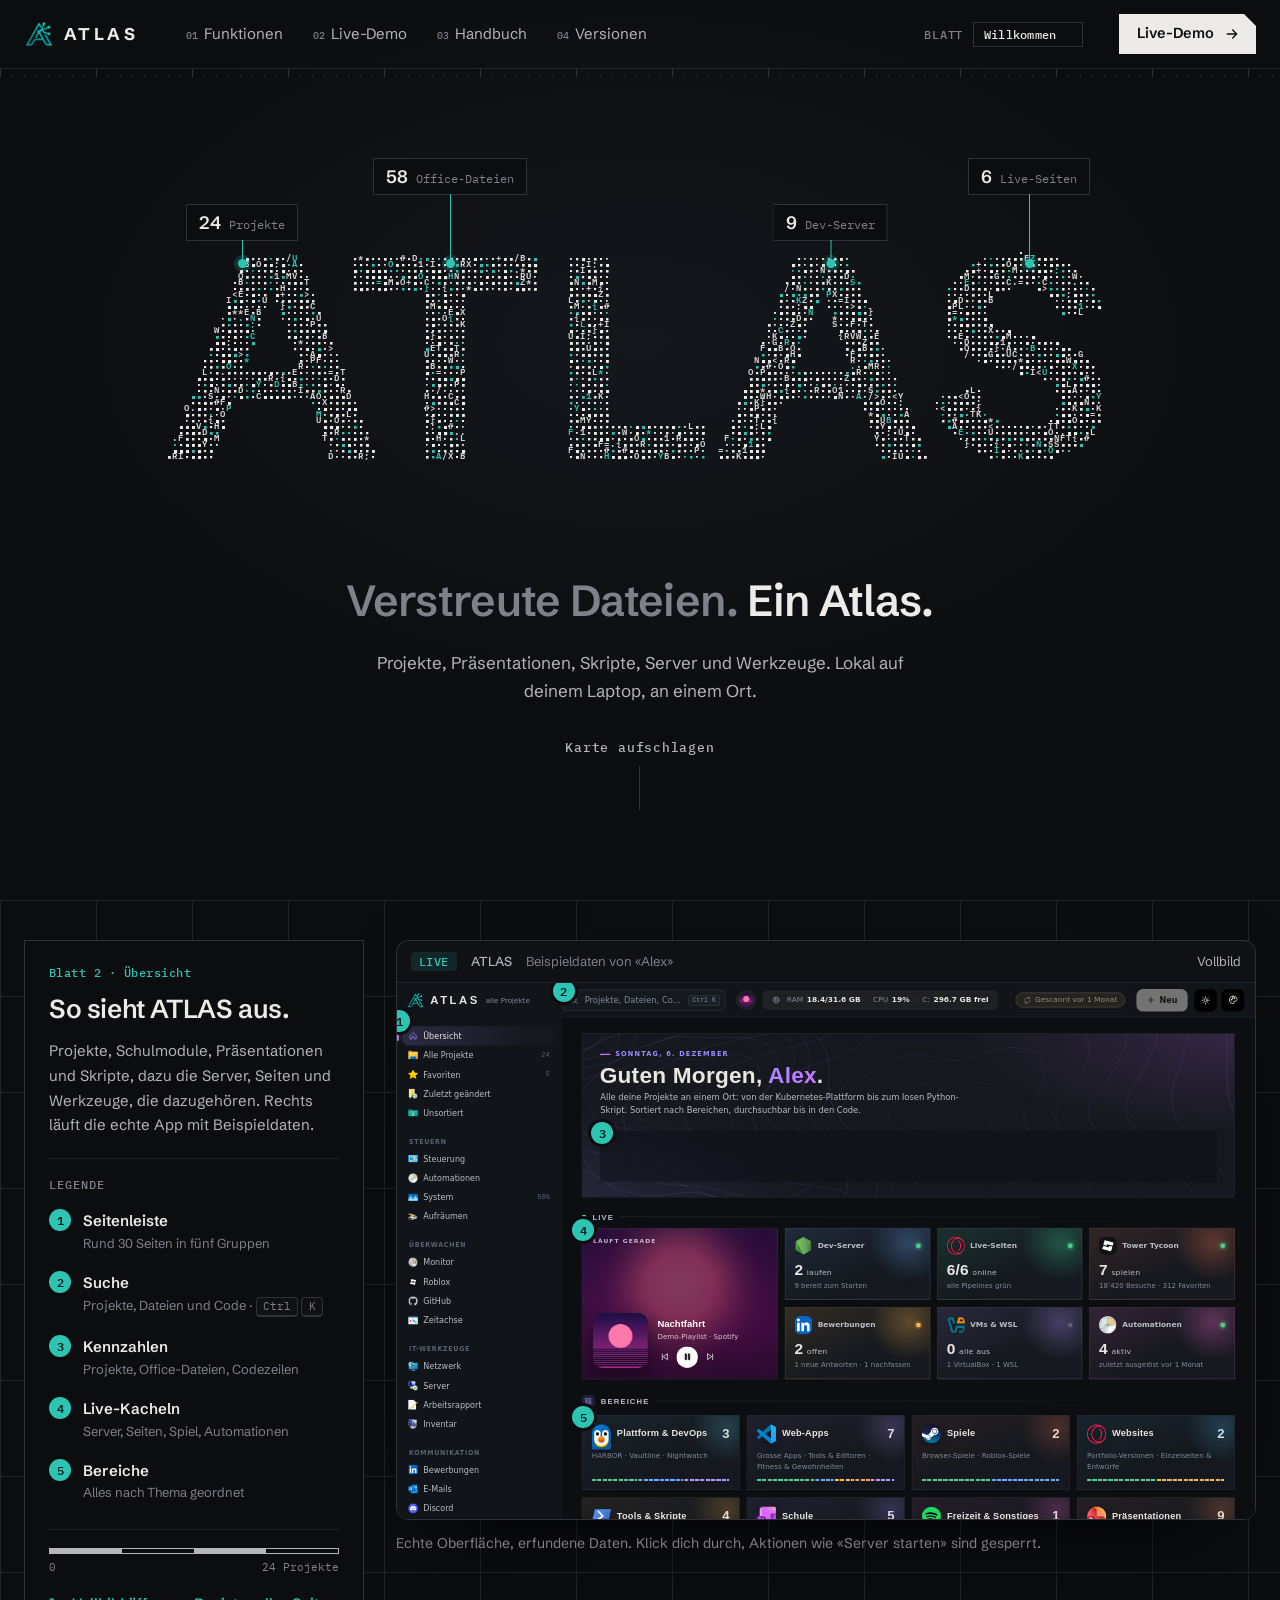
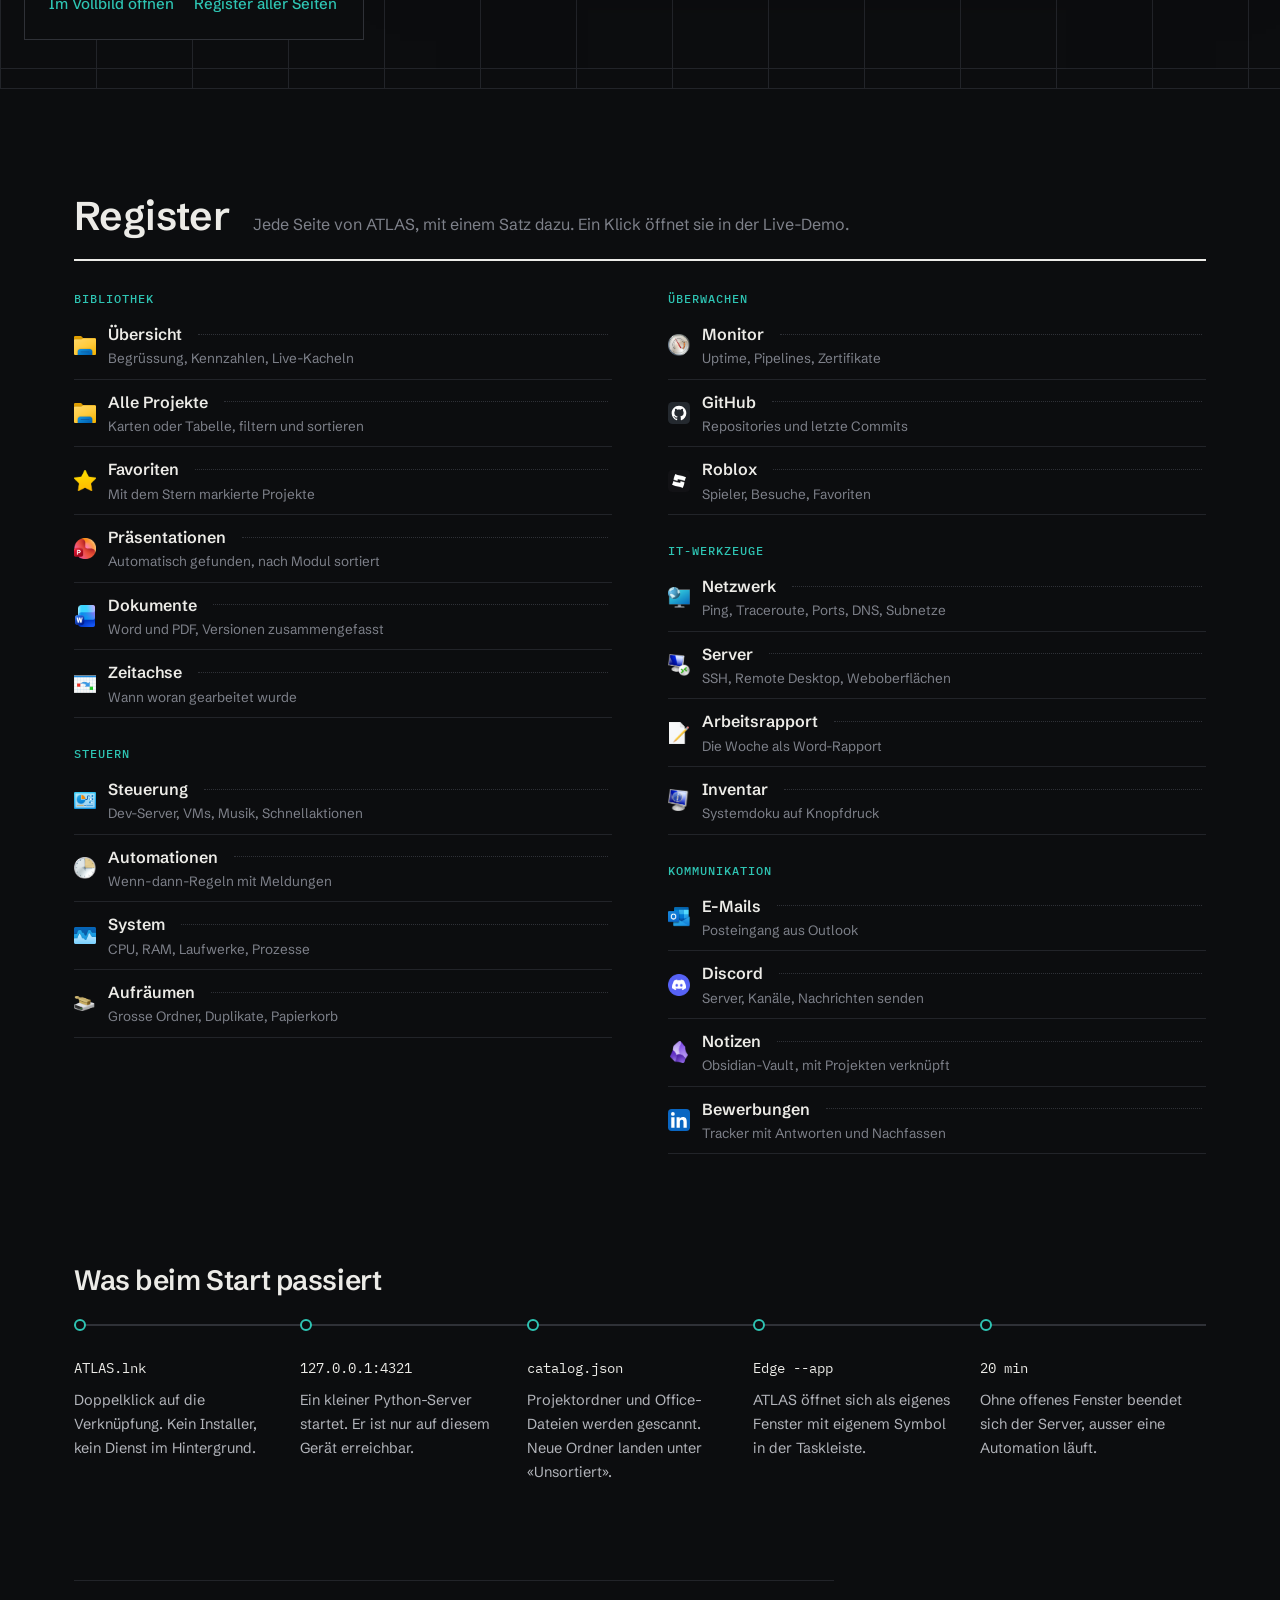
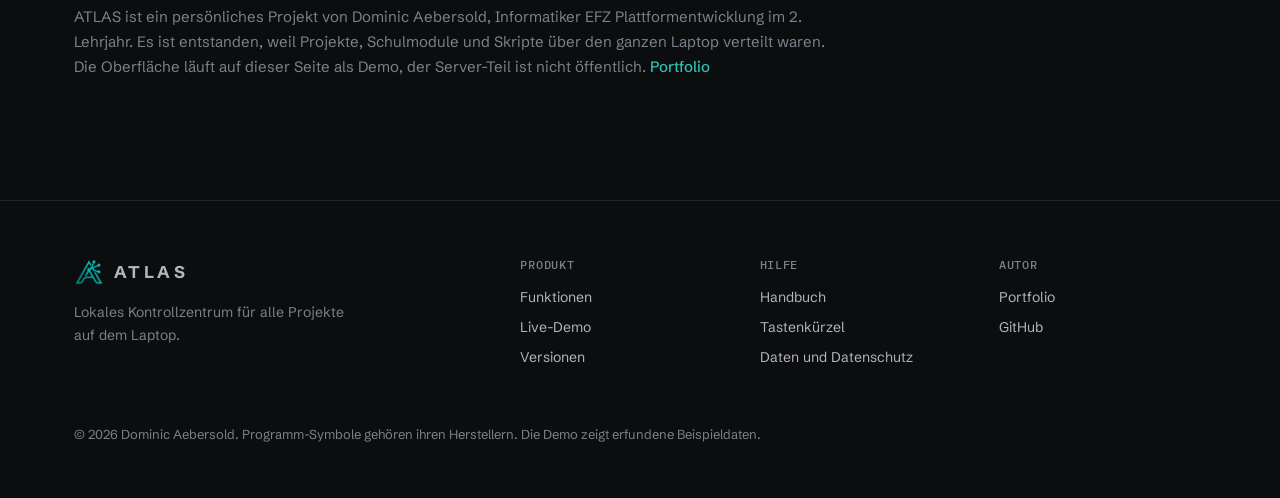
==== index.html @ af5fae90 "ATLAS Website: Start, Funktionen, Live-Demo, Handbuch, Versionen Co-Authored-By: Claude Opus 5.5 <no" ====
<!doctype html>
<html lang="de-CH">
<head>
<meta charset="utf-8">
<meta name="viewport" content="width=device-width, initial-scale=1">
<title>ATLAS · Kontrollzentrum für alle Projekte</title>
<meta name="description" content="ATLAS ist ein lokales Kontrollzentrum für Windows: alle Projekte, Office-Dateien, Dev-Server, Monitoring und IT-Werkzeuge in einer App.">
<meta name="theme-color" content="#0c0d0f">
<link rel="icon" href="assets/favicon.png" type="image/png">
<link rel="preconnect" href="https://fonts.googleapis.com">
<link rel="preconnect" href="https://fonts.gstatic.com" crossorigin>
<link href="https://fonts.googleapis.com/css2?family=IBM+Plex+Mono:wght@400;500&family=Schibsted+Grotesk:wght@400;500;600;700&display=swap" rel="stylesheet">
<link rel="stylesheet" href="site.css">
</head>
<body>
<a class="skip" href="#inhalt">Zum Inhalt</a>
<header class="top over">
  <div class="wrap">
    <a class="logo" href="index.html" aria-label="ATLAS Startseite"><img src="assets/logo.png" alt="">ATLAS</a>
    <nav class="menu" aria-label="Hauptmenü">
      <a href="funktionen.html"><sup>01</sup>Funktionen</a>
      <a href="demo.html"><sup>02</sup>Live-Demo</a>
      <a href="handbuch.html"><sup>03</sup>Handbuch</a>
      <a href="versionen.html"><sup>04</sup>Versionen</a>
    </nav>
    <p class="sheet-now" aria-live="polite"><span>Blatt</span><b id="sheetNow">Willkommen</b></p>
    <a class="cta" href="demo.html">Live-Demo<svg viewBox="0 0 24 24" fill="none" stroke="currentColor" stroke-width="2" stroke-linecap="round"><path d="M5 12h14M13 6l6 6-6 6"/></svg></a>
    <button class="burger" aria-label="Menü öffnen" aria-expanded="false"><svg viewBox="0 0 24 24" fill="none" stroke="currentColor" stroke-width="2"><path d="M4 7h16M4 12h16M4 17h16"/></svg></button>
  </div>
  <div class="ruler" aria-hidden="true"><i id="rulerFill"></i></div>
</header>

<main id="inhalt">
  <!-- Blatt 1: Willkommen. Verstreute Dateien werden zu einem Atlas -->
  <section class="intro" data-sheet="Willkommen">
    <canvas id="introFx" aria-hidden="true"></canvas>
    <h1 class="sr-only">ATLAS, das Kontrollzentrum für alles, was auf deinem Laptop entsteht</h1>
    <ul class="intro-pins" aria-hidden="true"></ul>
    <div class="intro-copy">
      <p class="intro-line"><span>Verstreute Dateien.</span> <span>Ein Atlas.</span></p>
      <p class="intro-sub">Projekte, Präsentationen, Skripte, Server und Werkzeuge. Lokal auf deinem Laptop, an einem Ort.</p>
      <a class="scroll-cue" href="#karte"><span>Karte aufschlagen</span><i></i></a>
    </div>
  </section>

  <!-- Blatt 2: die App als Karte, daneben die Legende -->
  <section class="plate" id="karte" data-sheet="Übersicht" aria-label="ATLAS im Überblick">
    <div class="plate-wrap">
      <aside class="legend">
        <p class="sheet">Blatt 2 · Übersicht</p>
        <h2 class="legend-h">So sieht ATLAS aus.</h2>
        <p class="legend-text">Projekte, Schulmodule, Präsentationen und Skripte, dazu die Server, Seiten und Werkzeuge, die dazugehören. Rechts läuft die echte App mit Beispieldaten.</p>

        <h2 class="legend-title">Legende</h2>
        <ol class="keys" id="keys">
          <li data-area="side"><span class="pin">1</span><div><b>Seitenleiste</b><small>Rund 30 Seiten in fünf Gruppen</small></div></li>
          <li data-area="search"><span class="pin">2</span><div><b>Suche</b><small>Projekte, Dateien und Code · <kbd>Ctrl</kbd> <kbd>K</kbd></small></div></li>
          <li data-area="kpis"><span class="pin">3</span><div><b>Kennzahlen</b><small>Projekte, Office-Dateien, Codezeilen</small></div></li>
          <li data-area="live"><span class="pin">4</span><div><b>Live-Kacheln</b><small>Server, Seiten, Spiel, Automationen</small></div></li>
          <li data-area="areas"><span class="pin">5</span><div><b>Bereiche</b><small>Alles nach Thema geordnet</small></div></li>
        </ol>

        <div class="scale" aria-hidden="true"><span></span><em>0</em><em>24 Projekte</em></div>
        <p class="legend-links"><a class="more" href="demo.html">Im Vollbild öffnen</a><a class="more" href="#register">Register aller Seiten</a></p>
      </aside>

      <div class="map">
        <div class="window">
          <div class="window-bar"><span class="tag-live">LIVE</span><b>ATLAS</b><span>Beispieldaten von «Alex»</span><a href="demo.html">Vollbild</a></div>
          <div class="stage" id="mapStage">
            <iframe src="demo/" title="ATLAS Live-Demo mit Beispieldaten" loading="eager"></iframe>
            <div class="marks" id="marks" aria-hidden="true">
              <div class="mark" data-area="side" style="left:0%;top:6.7%;width:19.1%;height:93.3%"><span class="pin">1</span></div>
              <div class="mark" data-area="search" style="left:19.2%;top:1.1%;width:24.4%;height:4.2%"><span class="pin">2</span></div>
              <div class="mark" data-area="kpis" style="left:23.7%;top:27.6%;width:71.7%;height:9.1%"><span class="pin">3</span></div>
              <div class="mark" data-area="live" style="left:21.5%;top:45.6%;width:76.1%;height:28.3%"><span class="pin">4</span></div>
              <div class="mark" data-area="areas" style="left:21.5%;top:80.5%;width:76.1%;height:19.5%"><span class="pin">5</span></div>
            </div>
          </div>
        </div>
        <p class="caption">Echte Oberfläche, erfundene Daten. Klick dich durch, Aktionen wie «Server starten» sind gesperrt.</p>
      </div>
    </div>
  </section>

  <!-- Register: jede Seite der App mit Sprung in die Demo -->
  <section class="register" id="register" data-sheet="Register">
    <div class="wrap">
      <header class="register-head">
        <h2>Register</h2>
        <p>Jede Seite von ATLAS, mit einem Satz dazu. Ein Klick öffnet sie in der Live-Demo.</p>
      </header>
      <div class="reg-cols">
        <div class="reg-group"><h3>Bibliothek</h3><ul>
          <li><a href="demo.html#/"><img src="demo/icons/explorer.png" alt=""><span>Übersicht</span><i></i><small>Begrüssung, Kennzahlen, Live-Kacheln</small></a></li>
          <li><a href="demo.html#/all"><img src="demo/icons/explorer.png" alt=""><span>Alle Projekte</span><i></i><small>Karten oder Tabelle, filtern und sortieren</small></a></li>
          <li><a href="demo.html#/fav"><img src="demo/icons/star.png" alt=""><span>Favoriten</span><i></i><small>Mit dem Stern markierte Projekte</small></a></li>
          <li><a href="demo.html#/s/praesentationen"><img src="demo/icons/powerpoint.png" alt=""><span>Präsentationen</span><i></i><small>Automatisch gefunden, nach Modul sortiert</small></a></li>
          <li><a href="demo.html#/s/dokumente"><img src="demo/icons/word.png" alt=""><span>Dokumente</span><i></i><small>Word und PDF, Versionen zusammengefasst</small></a></li>
          <li><a href="demo.html#/timeline"><img src="demo/icons/calendar.png" alt=""><span>Zeitachse</span><i></i><small>Wann woran gearbeitet wurde</small></a></li>
        </ul></div>
        <div class="reg-group"><h3>Steuern</h3><ul>
          <li><a href="demo.html#/control"><img src="demo/icons/controlpanel.png" alt=""><span>Steuerung</span><i></i><small>Dev-Server, VMs, Musik, Schnellaktionen</small></a></li>
          <li><a href="demo.html#/automations"><img src="demo/icons/taskschd.png" alt=""><span>Automationen</span><i></i><small>Wenn-dann-Regeln mit Meldungen</small></a></li>
          <li><a href="demo.html#/system"><img src="demo/icons/taskmgr.png" alt=""><span>System</span><i></i><small>CPU, RAM, Laufwerke, Prozesse</small></a></li>
          <li><a href="demo.html#/storage"><img src="demo/icons/cleanmgr.png" alt=""><span>Aufräumen</span><i></i><small>Grosse Ordner, Duplikate, Papierkorb</small></a></li>
        </ul></div>
        <div class="reg-group"><h3>Überwachen</h3><ul>
          <li><a href="demo.html#/monitor"><img src="demo/icons/resmon.png" alt=""><span>Monitor</span><i></i><small>Uptime, Pipelines, Zertifikate</small></a></li>
          <li><a href="demo.html#/github"><img src="assets/github.svg" alt=""><span>GitHub</span><i></i><small>Repositories und letzte Commits</small></a></li>
          <li><a href="demo.html#/roblox"><img src="demo/icons/roblox.png" alt=""><span>Roblox</span><i></i><small>Spieler, Besuche, Favoriten</small></a></li>
        </ul></div>
        <div class="reg-group"><h3>IT-Werkzeuge</h3><ul>
          <li><a href="demo.html#/net"><img src="demo/icons/network.png" alt=""><span>Netzwerk</span><i></i><small>Ping, Traceroute, Ports, DNS, Subnetze</small></a></li>
          <li><a href="demo.html#/hosts"><img src="demo/icons/rdp.png" alt=""><span>Server</span><i></i><small>SSH, Remote Desktop, Weboberflächen</small></a></li>
          <li><a href="demo.html#/report"><img src="demo/icons/report.png" alt=""><span>Arbeitsrapport</span><i></i><small>Die Woche als Word-Rapport</small></a></li>
          <li><a href="demo.html#/inventory"><img src="demo/icons/msinfo.png" alt=""><span>Inventar</span><i></i><small>Systemdoku auf Knopfdruck</small></a></li>
        </ul></div>
        <div class="reg-group"><h3>Kommunikation</h3><ul>
          <li><a href="demo.html#/mail"><img src="demo/icons/outlook.png" alt=""><span>E-Mails</span><i></i><small>Posteingang aus Outlook</small></a></li>
          <li><a href="demo.html#/discord"><img src="demo/icons/discord.png" alt=""><span>Discord</span><i></i><small>Server, Kanäle, Nachrichten senden</small></a></li>
          <li><a href="demo.html#/notes"><img src="demo/icons/obsidian.png" alt=""><span>Notizen</span><i></i><small>Obsidian-Vault, mit Projekten verknüpft</small></a></li>
          <li><a href="demo.html#/apply"><img src="assets/linkedin.svg" alt=""><span>Bewerbungen</span><i></i><small>Tracker mit Antworten und Nachfassen</small></a></li>
        </ul></div>
      </div>
    </div>
  </section>

  <!-- Wie es läuft: als Ablauf mit Adressen statt Werbetext -->
  <section class="route-sec" data-sheet="Ablauf">
    <div class="wrap">
      <h2>Was beim Start passiert</h2>
      <ol class="route">
        <li><code>ATLAS.lnk</code><p>Doppelklick auf die Verknüpfung. Kein Installer, kein Dienst im Hintergrund.</p></li>
        <li><code>127.0.0.1:4321</code><p>Ein kleiner Python-Server startet. Er ist nur auf diesem Gerät erreichbar.</p></li>
        <li><code>catalog.json</code><p>Projektordner und Office-Dateien werden gescannt. Neue Ordner landen unter «Unsortiert».</p></li>
        <li><code>Edge --app</code><p>ATLAS öffnet sich als eigenes Fenster mit eigenem Symbol in der Taskleiste.</p></li>
        <li><code>20 min</code><p>Ohne offenes Fenster beendet sich der Server, ausser eine Automation läuft.</p></li>
      </ol>
    </div>
  </section>

  <section class="colophon">
    <div class="wrap">
      <p>ATLAS ist ein persönliches Projekt von Dominic Aebersold, Informatiker EFZ Plattformentwicklung im 2. Lehrjahr. Es ist entstanden, weil Projekte, Schulmodule und Skripte über den ganzen Laptop verteilt waren. Die Oberfläche läuft auf dieser Seite als Demo, der Server-Teil ist nicht öffentlich. <a class="more" href="https://notdom1n1c.github.io/" target="_blank" rel="noopener">Portfolio</a></p>
    </div>
  </section>
</main>

<footer class="foot">
  <div class="wrap">
    <div class="foot-grid">
      <div><a class="logo" href="index.html"><img src="assets/logo.png" alt="">ATLAS</a><p class="muted" style="margin-top:14px;max-width:280px">Lokales Kontrollzentrum für alle Projekte auf dem Laptop.</p></div>
      <div><h4>Produkt</h4><ul><li><a href="funktionen.html">Funktionen</a></li><li><a href="demo.html">Live-Demo</a></li><li><a href="versionen.html">Versionen</a></li></ul></div>
      <div><h4>Hilfe</h4><ul><li><a href="handbuch.html">Handbuch</a></li><li><a href="handbuch.html#tastenkuerzel">Tastenkürzel</a></li><li><a href="handbuch.html#daten">Daten und Datenschutz</a></li></ul></div>
      <div><h4>Autor</h4><ul><li><a href="https://notdom1n1c.github.io/" target="_blank" rel="noopener">Portfolio</a></li><li><a href="https://github.com/NotDom1n1c" target="_blank" rel="noopener">GitHub</a></li></ul></div>
    </div>
    <p class="small">© 2026 Dominic Aebersold. Programm-Symbole gehören ihren Herstellern. Die Demo zeigt erfundene Beispieldaten.</p>
  </div>
</footer>
<script src="intro.js"></script>
<script src="site.js"></script>
</body>
</html>
---- site.css ----
/* ATLAS · Website */
:root {
  --bg: #0c0d0f;
  --bg-2: #101114;
  --surface: #15161a;
  --line: #222429;
  --line-2: #2f3137;
  --text: #ecebe7;
  --text-2: #b3b5bb;
  --muted: #7e818a;
  --accent: #2ec4b3;
  --font: "Schibsted Grotesk", "Segoe UI", system-ui, sans-serif;
  --mono: "IBM Plex Mono", Consolas, monospace;
  --wrap: 1180px;
  color-scheme: dark;
}
*, *::before, *::after { box-sizing: border-box; }
html { scroll-padding-top: 88px; }
body { margin: 0; background: var(--bg); color: var(--text); font: 16px/1.65 var(--font); -webkit-font-smoothing: antialiased; }
img { display: block; max-width: 100%; }
a { color: inherit; }
p { margin: 0 0 1em; }
h1, h2, h3, h4 { margin: 0; font-weight: 600; line-height: 1.15; letter-spacing: -.015em; }
code, kbd { font-family: var(--mono); font-size: .88em; }
code { padding: 1px 6px; border-radius: 4px; background: var(--surface); border: 1px solid var(--line); }
kbd { display: inline-block; min-width: 22px; padding: 1px 6px; border: 1px solid var(--line-2); border-bottom-width: 2px; border-radius: 4px; background: var(--bg-2); text-align: center; }
:focus-visible { outline: 2px solid var(--accent); outline-offset: 2px; }
::selection { background: rgba(46, 196, 179, .3); }
.wrap { max-width: var(--wrap); margin: 0 auto; padding: 0 24px; }
.muted { color: var(--muted); }
.skip { position: absolute; left: 16px; top: -50px; padding: 8px 14px; background: var(--text); color: var(--bg); border-radius: 6px; z-index: 100; }
.skip:focus { top: 12px; }

/* ---------- Kopfzeile ---------- */
.top { position: sticky; top: 0; z-index: 40; background: rgba(12, 13, 15, .86); backdrop-filter: blur(12px); border-bottom: 1px solid var(--line); }
.top .wrap { display: flex; align-items: center; height: 64px; gap: 40px; }
.logo { display: flex; align-items: center; gap: 10px; text-decoration: none; font-weight: 700; font-size: 16px; letter-spacing: .14em; }
.logo img { width: 26px; height: 26px; }
.menu { display: flex; gap: 28px; font-size: 15px; }
.menu a { text-decoration: none; color: var(--text-2); }
.menu a:hover, .menu a[aria-current="page"] { color: var(--text); }
.menu a[aria-current="page"] { box-shadow: 0 2px 0 var(--accent); padding-bottom: 2px; }
.top .btn { margin-left: auto; }
.burger { display: none; margin-left: auto; width: 40px; height: 40px; border: 1px solid var(--line-2); border-radius: 8px; background: none; color: var(--text); }
.burger svg { width: 18px; height: 18px; }

/* ---------- Knöpfe & Links ---------- */
.btn { display: inline-flex; align-items: center; gap: 8px; height: 42px; padding: 0 18px; border-radius: 8px; border: 1px solid var(--line-2); background: transparent;
  color: var(--text); font: 500 15px var(--font); text-decoration: none; cursor: pointer; transition: background .15s, border-color .15s; white-space: nowrap; }
.btn:hover { border-color: #4a4d55; background: var(--surface); }
.btn.primary { background: var(--text); border-color: var(--text); color: #0c0d0f; }
.btn.primary:hover { background: #fff; }
.btn.small { height: 36px; padding: 0 14px; font-size: 14px; }
.btn svg { width: 15px; height: 15px; }
.actions { display: flex; flex-wrap: wrap; gap: 12px; }
.more { color: var(--accent); text-decoration: none; font-weight: 500; }
.more:hover { text-decoration: underline; text-underline-offset: 3px; }

/* ---------- Startseite ---------- */
.hero { padding: 96px 0 56px; }
.hero h1 { font-size: clamp(38px, 5.2vw, 60px); max-width: 860px; }
.hero .lead { font-size: 19px; color: var(--text-2); max-width: 680px; margin: 22px 0 32px; }
.facts { display: flex; flex-wrap: wrap; gap: 8px 24px; margin-top: 28px; font: 13px var(--mono); color: var(--muted); padding: 0; list-style: none; }
.facts li::before { content: "·"; margin-right: 8px; color: var(--line-2); }
.facts li:first-child::before { content: none; }

.live { margin: 8px 0 0; }
.window { border: 1px solid var(--line-2); border-radius: 12px; overflow: hidden; background: var(--bg-2); box-shadow: 0 30px 80px -30px rgba(0, 0, 0, .9); }
.window-bar { display: flex; align-items: center; gap: 14px; height: 42px; padding: 0 14px; border-bottom: 1px solid var(--line); font-size: 13px; color: var(--muted); }
.window-bar b { color: var(--text-2); font-weight: 500; }
.window-bar a { margin-left: auto; color: var(--text-2); text-decoration: none; }
.window-bar a:hover { color: var(--text); }
.tag-live { display: inline-flex; align-items: center; gap: 6px; padding: 2px 8px; border-radius: 4px; background: rgba(46, 196, 179, .12); color: var(--accent); font: 500 11.5px var(--mono); letter-spacing: .04em; }
.stage { position: relative; width: 100%; aspect-ratio: 1440 / 900; overflow: hidden; background: #0c0e12; }
.stage iframe { position: absolute; left: 0; top: 0; width: 1440px; height: 900px; border: 0; transform-origin: 0 0; }
figcaption, .caption { margin-top: 12px; font-size: 14px; color: var(--muted); }

.section { padding: 112px 0 0; }
.section-head { display: grid; grid-template-columns: 5fr 7fr; gap: 24px 64px; align-items: start; margin-bottom: 48px; }
.section-head h2 { font-size: clamp(28px, 3.2vw, 38px); }
.section-head p { color: var(--text-2); font-size: 17px; margin: 4px 0 0; }

.features { display: grid; grid-template-columns: repeat(3, 1fr); border-top: 1px solid var(--line); }
.feature { padding: 28px 28px 32px 0; border-bottom: 1px solid var(--line); }
.feature + .feature { padding-left: 28px; border-left: 1px solid var(--line); }
.feature:nth-child(3n + 1) { padding-left: 0; border-left: 0; }
.feature img { width: 32px; height: 32px; object-fit: contain; margin-bottom: 18px; }
.feature h3 { font-size: 19px; margin-bottom: 8px; }
.feature p { color: var(--text-2); font-size: 15px; margin-bottom: 14px; }

.gallery { display: grid; grid-template-columns: repeat(3, 1fr); gap: 20px; }
.gallery a { text-decoration: none; }
.shot { border: 1px solid var(--line-2); border-radius: 10px; overflow: hidden; background: var(--bg-2); }
.shot img { width: 100%; height: auto; transition: transform .4s ease; }
.gallery a:hover .shot img { transform: scale(1.02); }
.gallery h3 { font-size: 16px; margin: 14px 0 4px; }
.gallery p { color: var(--muted); font-size: 14px; margin: 0; }

.steps { display: grid; grid-template-columns: repeat(3, 1fr); gap: 32px; counter-reset: s; list-style: none; padding: 0; margin: 0; }
.steps li { counter-increment: s; padding-top: 20px; border-top: 1px solid var(--line-2); }
.steps li::before { content: counter(s, decimal-leading-zero); display: block; font: 500 13px var(--mono); color: var(--accent); margin-bottom: 14px; }
.steps h3 { font-size: 18px; margin-bottom: 8px; }
.steps p { color: var(--text-2); font-size: 15px; margin: 0; }

.about { display: grid; grid-template-columns: 5fr 7fr; gap: 64px; padding: 48px 0; border-top: 1px solid var(--line); border-bottom: 1px solid var(--line); }
.about h2 { font-size: 28px; }
.about p { color: var(--text-2); }

/* ---------- Kopfzeile v2: nummerierte Blätter, Blatt-Anzeige, Lineal ---------- */
.sr-only { position: absolute; width: 1px; height: 1px; overflow: hidden; clip: rect(0 0 0 0); white-space: nowrap; }
.top { border-bottom: 0; background: rgba(12, 13, 15, .82); transition: background .3s; }
.top .wrap { height: 68px; gap: 36px; max-width: 1400px; }
.top.over { position: fixed; left: 0; right: 0; background: transparent; backdrop-filter: none; }
.top.over.scrolled { background: rgba(12, 13, 15, .82); backdrop-filter: blur(12px); }
.logo { font-size: 17px; letter-spacing: .2em; }
.logo img { width: 30px; height: 30px; transition: transform .5s cubic-bezier(.2, .7, .2, 1); }
.logo:hover img { transform: rotate(-12deg) scale(1.06); }
.menu { gap: 6px; }
.menu a { position: relative; display: inline-flex; align-items: baseline; gap: 6px; padding: 8px 12px; border-radius: 6px; font-size: 15px; transition: color .15s, background .15s; }
.menu a sup { font: 500 10px var(--mono); color: var(--muted); top: 0; transition: color .15s; }
.menu a:hover { background: var(--surface); }
.menu a:hover sup, .menu a[aria-current="page"] sup { color: var(--accent); }
.menu a[aria-current="page"] { box-shadow: none; padding-bottom: 8px; color: var(--text); }
.menu a[aria-current="page"]::after { content: ""; position: absolute; left: 12px; right: 12px; bottom: 2px; height: 2px; background: var(--accent); }
.menu a:focus-visible, .cta:focus-visible, .logo:focus-visible { outline: none; box-shadow: 0 0 0 2px var(--bg), 0 0 0 4px var(--accent); }
.sheet-now { margin: 0 0 0 auto; display: flex; align-items: center; gap: 10px; font: 500 12px var(--mono); color: var(--muted); letter-spacing: .06em; text-transform: uppercase; }
.sheet-now b { display: inline-block; min-width: 110px; padding: 4px 10px; border: 1px solid var(--line-2); color: var(--text); font-weight: 500; letter-spacing: .02em; text-transform: none; animation: sheet .35s ease; }
.sheet-now b.flip { animation: sheet .35s ease; }
@keyframes sheet { from { opacity: 0; transform: translateY(6px); } }
.cta { display: inline-flex; align-items: center; gap: 10px; height: 40px; padding: 0 16px 0 18px; background: var(--text); color: #0c0d0f; font-weight: 600; font-size: 14.5px; text-decoration: none;
  clip-path: polygon(0 0, calc(100% - 12px) 0, 100% 12px, 100% 100%, 0 100%); transition: background .15s; }
.cta svg { width: 16px; height: 16px; transition: transform .2s; }
.cta:hover { background: #fff; }
.cta:hover svg { transform: translateX(3px); }
.top .btn { display: none; }
.ruler { position: relative; height: 9px; background:
  repeating-linear-gradient(90deg, var(--line-2) 0 1px, transparent 1px 96px) 0 0 / 100% 9px no-repeat,
  repeating-linear-gradient(90deg, var(--line) 0 1px, transparent 1px 12px) 0 5px / 100% 4px no-repeat;
  border-top: 1px solid var(--line); }
.top.over:not(.scrolled) .ruler { opacity: 0; }
.ruler i { position: absolute; left: 0; top: -1px; height: 2px; width: 0; background: var(--accent); }

/* ---------- Willkommen: Dateien werden zum Atlas ---------- */
.intro { position: relative; height: 100vh; min-height: 640px; overflow: hidden; background: radial-gradient(ellipse 70% 60% at 50% 38%, #14171c 0%, var(--bg) 72%); }
#introFx { position: absolute; inset: 0; width: 100%; height: 100%; cursor: crosshair; }
.intro-pins { position: absolute; inset: 0; list-style: none; margin: 0; padding: 0; pointer-events: none; }
.intro-pins li { position: absolute; display: flex; align-items: baseline; gap: 8px; padding: 6px 12px; background: rgba(12, 13, 15, .85); border: 1px solid var(--line-2);
  transform: translate(-50%, -100%) scale(0); transform-origin: 50% 130%; opacity: 0; animation: pin .6s cubic-bezier(.3, 1.6, .5, 1) var(--d) forwards; white-space: nowrap; }
.intro-pins li::after { content: ""; position: absolute; left: 50%; top: 100%; width: 1px; height: var(--stem, 16px); background: var(--accent); }
.intro-pins li::before { content: ""; position: absolute; left: calc(50% - 4px); top: calc(100% + var(--stem, 16px) - 1px); width: 9px; height: 9px; border-radius: 50%; background: var(--accent); box-shadow: 0 0 0 4px rgba(46, 196, 179, .2); }
.intro-pins b { font: 600 18px var(--font); }
.intro-pins span { font: 12px var(--mono); color: var(--muted); }
@keyframes pin { to { transform: translate(-50%, -100%) scale(1); opacity: 1; } }
.intro-copy { position: absolute; left: 0; right: 0; bottom: 10vh; text-align: center; padding: 0 24px; pointer-events: none; }
.intro-line { font-size: clamp(26px, 3.4vw, 44px); font-weight: 600; letter-spacing: -.015em; margin: 0; }
.intro-line span { display: inline-block; opacity: 0; transform: translateY(14px); animation: up .7s ease forwards; }
.intro-line span { animation-play-state: paused; }
.intro-line span:first-child { color: var(--muted); }
.intro.formed .intro-line span { animation-play-state: running; }
.intro.formed .intro-line span:last-child { animation-delay: .35s; }
.intro-sub { color: var(--text-2); font-size: 17px; max-width: 560px; margin: 12px auto 0; opacity: 0; }
.intro.formed .intro-sub { animation: up .7s ease .7s forwards; }
.scroll-cue { display: inline-flex; flex-direction: column; align-items: center; gap: 10px; margin-top: 34px; color: var(--text-2); text-decoration: none; font: 500 13px var(--mono); letter-spacing: .06em;
  pointer-events: auto; opacity: 0; }
.intro.formed .scroll-cue { animation: up .7s ease 1.1s forwards; }
.scroll-cue:hover { color: var(--accent); }
.scroll-cue i { position: relative; width: 1px; height: 44px; background: var(--line-2); overflow: hidden; }
.scroll-cue i::after { content: ""; position: absolute; left: 0; top: -40%; width: 1px; height: 40%; background: var(--accent); animation: drop 1.6s ease-in-out infinite; }
@keyframes up { to { opacity: 1; transform: none; } }
@keyframes drop { to { top: 100%; } }
.intro.still .intro-line span, .intro.still .intro-sub, .intro.still .scroll-cue, .intro.still .intro-pins li { animation: none; opacity: 1; transform: none; }
.intro.still .intro-pins li { transform: translate(-50%, -100%); }
.legend-h { font-size: 26px; line-height: 1.2; }

/* ---------- Startseite: Blatt 2 (Karte + Legende) ---------- */
.plate { border-bottom: 1px solid var(--line); background:
  linear-gradient(var(--line) 1px, transparent 1px) 0 0 / 100% 96px,
  linear-gradient(90deg, var(--line) 1px, transparent 1px) 0 0 / 96px 100%; background-color: var(--bg); }
.plate-wrap { max-width: 1480px; margin: 0 auto; padding: 40px 24px 48px; display: grid; grid-template-columns: 340px minmax(0, 1fr); gap: 32px; align-items: start; }
.legend { background: var(--bg); border: 1px solid var(--line-2); padding: 24px 24px 22px; position: sticky; top: 88px; }
.sheet { font: 500 12px var(--mono); color: var(--accent); letter-spacing: .04em; margin: 0 0 14px; }
.legend h1 { font-size: 26px; line-height: 1.2; letter-spacing: -.01em; }
.legend-text { color: var(--text-2); font-size: 15px; margin: 14px 0 0; padding-bottom: 20px; border-bottom: 1px solid var(--line); }
.legend-title { font: 500 12px var(--mono); color: var(--muted); letter-spacing: .08em; text-transform: uppercase; margin: 18px 0 8px; }
.keys { list-style: none; margin: 0; padding: 0; }
.keys li { display: flex; gap: 12px; align-items: flex-start; padding: 9px 8px; margin: 0 -8px; border-radius: 6px; cursor: default; }
.keys li:hover, .keys li.on { background: var(--surface); }
.keys b { display: block; font-size: 15px; font-weight: 600; }
.keys small { display: block; color: var(--muted); font-size: 13px; line-height: 1.45; }
.keys kbd { font-size: 11px; }
.pin { flex: none; width: 22px; height: 22px; border-radius: 50%; display: grid; place-items: center; background: var(--accent); color: #04201c; font: 600 12px var(--mono); }
.scale { display: grid; grid-template-columns: 1fr auto; margin: 18px 0 0; padding-top: 18px; border-top: 1px solid var(--line); font: 11px var(--mono); color: var(--muted); }
.scale span { grid-column: 1 / -1; height: 6px; margin-bottom: 6px; background: repeating-linear-gradient(90deg, var(--text-2) 0 25%, transparent 25% 50%); border: 1px solid var(--text-2); }
.scale em { font-style: normal; }
.scale em:last-child { text-align: right; }
.legend-links { display: flex; flex-wrap: wrap; gap: 8px 20px; margin: 18px 0 0; font-size: 15px; }
.map .window { box-shadow: 0 40px 100px -40px rgba(0, 0, 0, .95); }
.marks { position: absolute; inset: 0; pointer-events: none; transition: opacity .2s; }
.marks.off { opacity: 0; }
.mark { position: absolute; border: 2px dashed transparent; border-radius: 6px; transition: border-color .15s, background .15s; }
.mark .pin { position: absolute; left: -11px; top: -11px; pointer-events: auto; cursor: default; box-shadow: 0 0 0 3px var(--bg); transition: transform .15s; }
.mark.on { border-color: var(--accent); background: rgba(46, 196, 179, .08); }
.mark.on .pin { transform: scale(1.18); }

/* Register */
.register { padding: 104px 0 0; }
.register-head { display: flex; align-items: baseline; gap: 24px; flex-wrap: wrap; padding-bottom: 20px; border-bottom: 2px solid var(--text); margin-bottom: 8px; }
.register-head h2 { font-size: 40px; }
.register-head p { color: var(--muted); margin: 0; }
.reg-cols { columns: 2; column-gap: 56px; }
.reg-group { break-inside: avoid; padding: 22px 0 6px; }
.reg-group h3 { font: 500 12px var(--mono); color: var(--accent); letter-spacing: .08em; text-transform: uppercase; margin-bottom: 6px; }
.reg-group ul { list-style: none; margin: 0; padding: 0; }
.reg-group a { display: grid; grid-template-columns: 22px auto 1fr; grid-template-rows: auto auto; column-gap: 12px; align-items: center; padding: 9px 0; text-decoration: none; border-bottom: 1px solid var(--line); }
.reg-group a img { width: 22px; height: 22px; object-fit: contain; grid-row: span 2; }
.reg-group a span { font-weight: 600; }
.reg-group a i { height: 1px; align-self: center; border-bottom: 1px dotted var(--line-2); margin: 0 4px; }
.reg-group a small { grid-column: 2 / -1; color: var(--muted); font-size: 13.5px; }
.reg-group a:hover span { color: var(--accent); }
.reg-group a:hover i { border-bottom-color: var(--accent); }

/* Ablauf beim Start */
.route-sec { padding: 104px 0 0; }
.route-sec h2 { font-size: 28px; margin-bottom: 28px; }
.route { list-style: none; margin: 0; padding: 0; display: grid; grid-template-columns: repeat(5, 1fr); }
.route li { position: relative; padding: 28px 20px 0 0; border-top: 2px solid var(--line-2); }
.route li::before { content: ""; position: absolute; top: -7px; left: 0; width: 12px; height: 12px; border-radius: 50%; background: var(--bg); border: 2px solid var(--accent); }
.route code { background: none; border: 0; padding: 0; color: var(--text); font-size: 14px; }
.route p { color: var(--text-2); font-size: 14.5px; margin: 8px 0 0; }
.colophon { padding: 96px 0 0; }
.colophon p { max-width: 760px; color: var(--muted); font-size: 15px; padding-top: 24px; border-top: 1px solid var(--line); }

/* ---------- Unterseiten ---------- */
.page-top { padding: 80px 0 48px; border-bottom: 1px solid var(--line); }
.page-top h1 { font-size: clamp(34px, 4.4vw, 50px); max-width: 780px; }
.page-top p { color: var(--text-2); font-size: 18px; max-width: 680px; margin: 18px 0 0; }
.docs { display: grid; grid-template-columns: 220px minmax(0, 1fr); gap: 64px; padding: 56px 0 0; }
.toc { position: sticky; top: 96px; align-self: start; font-size: 14px; }
.toc p { font: 500 12px var(--mono); color: var(--muted); letter-spacing: .06em; margin: 0 0 12px; text-transform: uppercase; }
.toc ol { list-style: none; margin: 0; padding: 0; border-left: 1px solid var(--line); }
.toc a { display: block; padding: 5px 0 5px 14px; margin-left: -1px; color: var(--text-2); text-decoration: none; border-left: 1px solid transparent; }
.toc a:hover { color: var(--text); }
.toc a.on { color: var(--text); border-left-color: var(--accent); }

.chapter { padding: 0 0 80px; margin: 0 0 72px; border-bottom: 1px solid var(--line); }
.chapter:last-child { border-bottom: 0; }
.chapter h2 { font-size: 30px; margin-bottom: 14px; }
.chapter > p { color: var(--text-2); font-size: 17px; max-width: 720px; }
.chapter .num { display: block; font: 500 13px var(--mono); color: var(--accent); margin-bottom: 10px; }
.points { display: grid; grid-template-columns: repeat(2, minmax(0, 1fr)); gap: 0 32px; margin: 24px 0 32px; padding: 0; list-style: none; max-width: 820px; }
.points li { padding: 12px 0; border-top: 1px solid var(--line); color: var(--text-2); font-size: 15px; }
.points b { color: var(--text); font-weight: 600; display: block; }
.chapter figure { margin: 0; }
.chapter figure + figure { margin-top: 24px; }
.figs { display: grid; grid-template-columns: 1fr 1fr; gap: 20px; }
.chapter .more { display: inline-block; margin-top: 14px; }

/* Handbuch */
.prose { max-width: 740px; }
.prose h2 { font-size: 26px; margin: 64px 0 14px; padding-top: 8px; }
.prose h2:first-child { margin-top: 0; }
.prose h3 { font-size: 18px; margin: 32px 0 10px; }
.prose p, .prose li { color: var(--text-2); }
.prose ul, .prose ol { padding-left: 20px; }
.prose li { margin: 6px 0; }
.prose strong { color: var(--text); }
.prose pre { margin: 18px 0; padding: 16px 18px; border: 1px solid var(--line); border-radius: 8px; background: var(--bg-2); overflow-x: auto; font: 13.5px/1.7 var(--mono); color: var(--text-2); }
.prose pre code { padding: 0; border: 0; background: none; }
.note { margin: 20px 0; padding: 14px 18px; border-left: 2px solid var(--accent); background: var(--bg-2); color: var(--text-2); font-size: 15px; }
.table { width: 100%; border-collapse: collapse; margin: 18px 0; font-size: 15px; }
.table th, .table td { text-align: left; padding: 10px 12px 10px 0; border-bottom: 1px solid var(--line); vertical-align: top; }
.table th { font: 500 12px var(--mono); color: var(--muted); letter-spacing: .05em; text-transform: uppercase; }
.table td { color: var(--text-2); }
.table td:first-child { white-space: nowrap; }

/* Versionen */
.releases { list-style: none; margin: 0; padding: 56px 0 0; }
.release { display: grid; grid-template-columns: 200px minmax(0, 1fr); gap: 40px; padding: 36px 0; border-bottom: 1px solid var(--line); }
.release:first-child { padding-top: 0; }
.release-meta b { display: block; font: 500 15px var(--mono); }
.release-meta time { font-size: 14px; color: var(--muted); }
.release-meta .tag-live { margin-top: 10px; }
.release h2 { font-size: 22px; margin-bottom: 10px; }
.release ul { margin: 0; padding-left: 18px; color: var(--text-2); }
.release li { margin: 5px 0; }

/* Live-Demo (Vollbild) */
.demo-page { height: 100vh; display: flex; flex-direction: column; overflow: hidden; }
.demo-bar { display: flex; align-items: center; gap: 20px; height: 56px; padding: 0 16px; border-bottom: 1px solid var(--line); background: var(--bg); flex: none; }
.demo-bar .logo { font-size: 14px; }
.routes { display: flex; gap: 2px; overflow-x: auto; scrollbar-width: none; }
.routes button { height: 32px; padding: 0 12px; border: 0; border-radius: 6px; background: none; color: var(--text-2); font: 14px var(--font); cursor: pointer; white-space: nowrap; }
.routes button:hover { color: var(--text); background: var(--surface); }
.routes button.on { color: var(--text); background: var(--surface); box-shadow: inset 0 -2px 0 var(--accent); }
.demo-bar .note-inline { margin-left: auto; font-size: 13px; color: var(--muted); white-space: nowrap; }
.demo-page iframe { flex: 1; width: 100%; border: 0; }

/* Fusszeile */
.foot { margin-top: 120px; border-top: 1px solid var(--line); padding: 56px 0 40px; font-size: 14px; }
.foot-grid { display: grid; grid-template-columns: 2fr 1fr 1fr 1fr; gap: 32px; }
.foot h4 { font: 500 12px var(--mono); color: var(--muted); letter-spacing: .06em; text-transform: uppercase; margin-bottom: 14px; }
.foot ul { list-style: none; margin: 0; padding: 0; }
.foot li { margin: 7px 0; }
.foot a { color: var(--text-2); text-decoration: none; }
.foot a:hover { color: var(--text); }
.foot .small { margin-top: 48px; color: var(--muted); font-size: 13px; }

/* ---------- Schmale Bildschirme ---------- */
@media (max-width: 1100px) {
  .plate-wrap { grid-template-columns: 1fr; }
  .legend { position: static; }
  .route { grid-template-columns: 1fr 1fr; row-gap: 32px; }
}
@media (max-width: 900px) {
  .reg-cols { columns: 1; }
  .route { grid-template-columns: 1fr; }
  .mark .pin { width: 18px; height: 18px; font-size: 10px; left: -8px; top: -8px; }
  .menu { display: none; position: absolute; top: 64px; left: 0; right: 0; flex-direction: column; gap: 0; padding: 8px 24px 16px; background: var(--bg); border-bottom: 1px solid var(--line); }
  .menu a { padding: 12px 0; border-bottom: 1px solid var(--line); }
  .top.open .menu { display: flex; }
  .top .btn, .cta, .sheet-now { display: none; }
  .burger { display: grid; place-items: center; }
  .menu a sup { display: none; }
  .top.over .menu { background: var(--bg); }
  .intro-pins li { padding: 4px 8px; }
  .intro-pins b { font-size: 15px; }
  .section-head, .about, .docs, .release { grid-template-columns: 1fr; gap: 16px; }
  .features, .gallery, .steps { grid-template-columns: 1fr; }
  .feature, .feature + .feature { padding: 24px 0; border-left: 0; }
  .toc { display: none; }
  .points, .figs { grid-template-columns: 1fr; }
  .foot-grid { grid-template-columns: 1fr 1fr; }
  .demo-bar .note-inline { display: none; }
}
@media (max-width: 560px) {
  .window-bar > span:not(.tag-live) { display: none; }
  .window-bar a { white-space: nowrap; }
  .hero { padding-top: 64px; }
  .hero .lead { font-size: 17px; }
  .foot-grid { grid-template-columns: 1fr; }
}
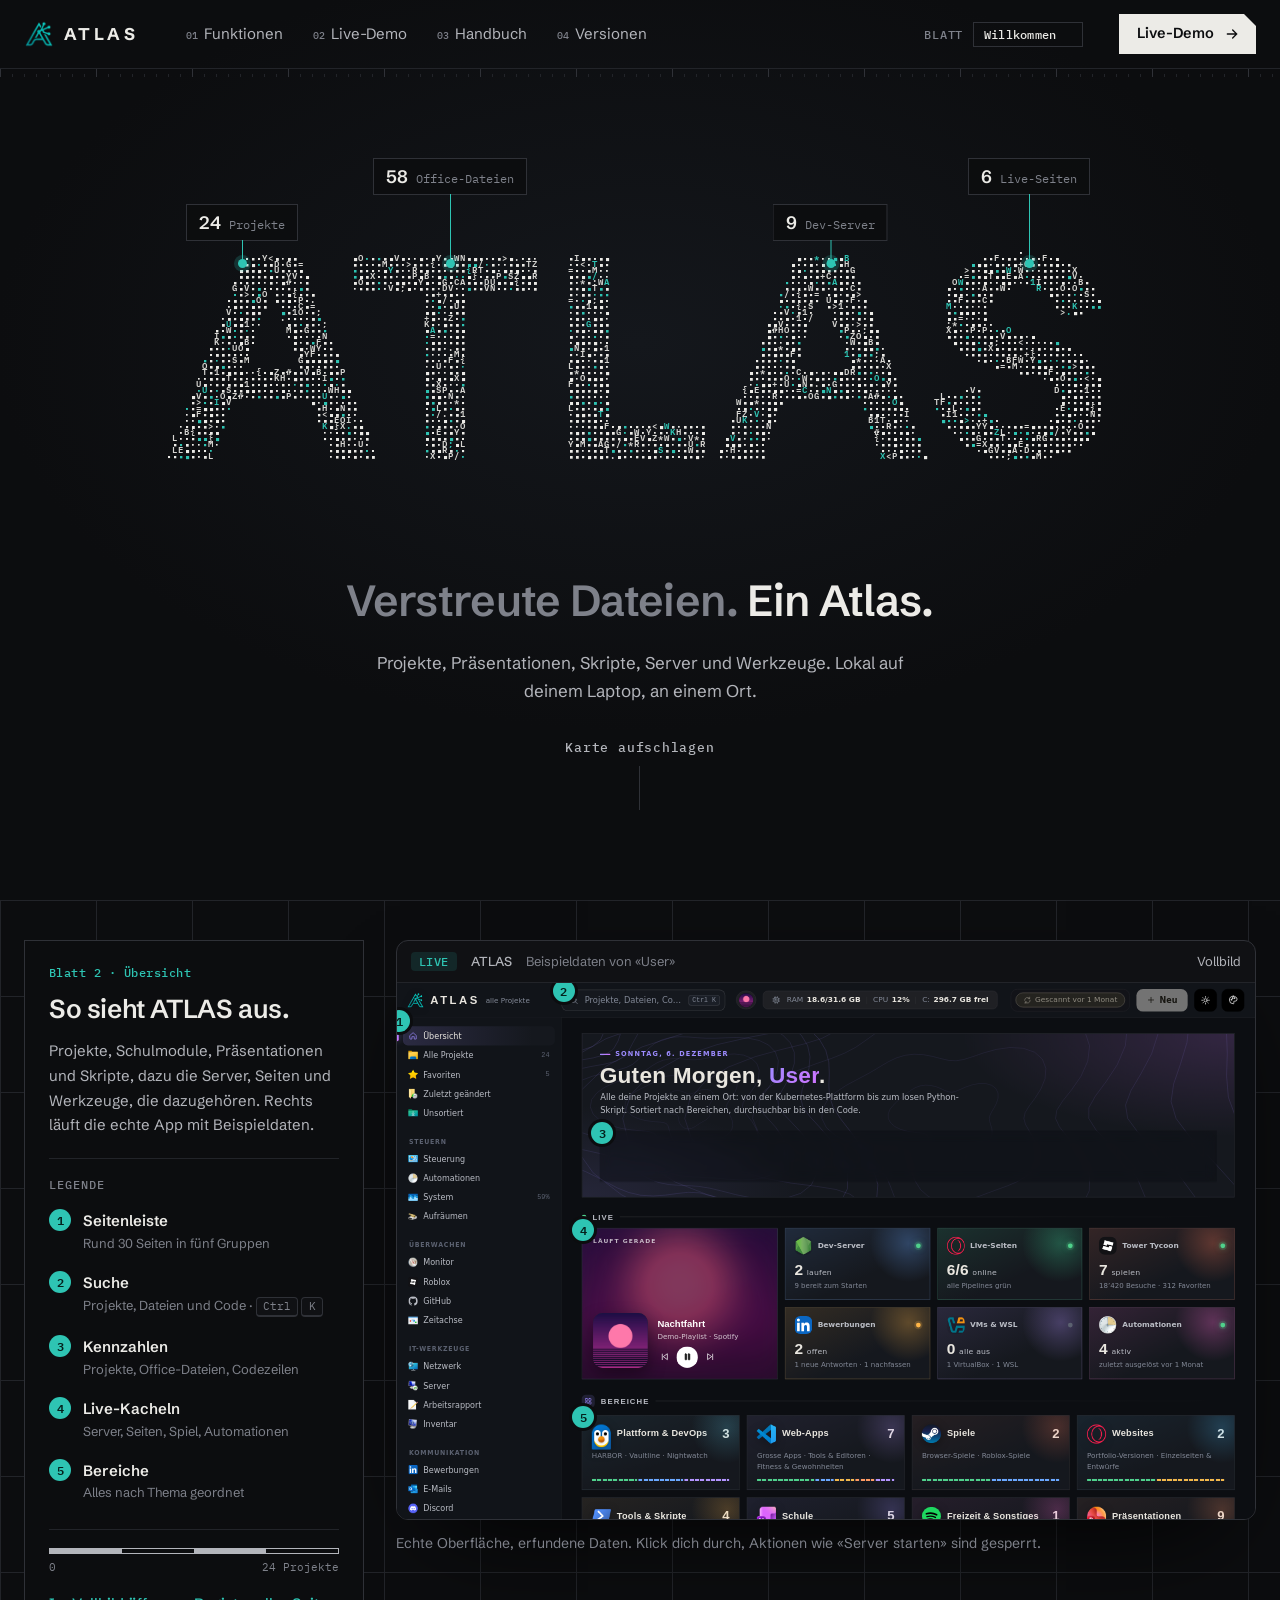
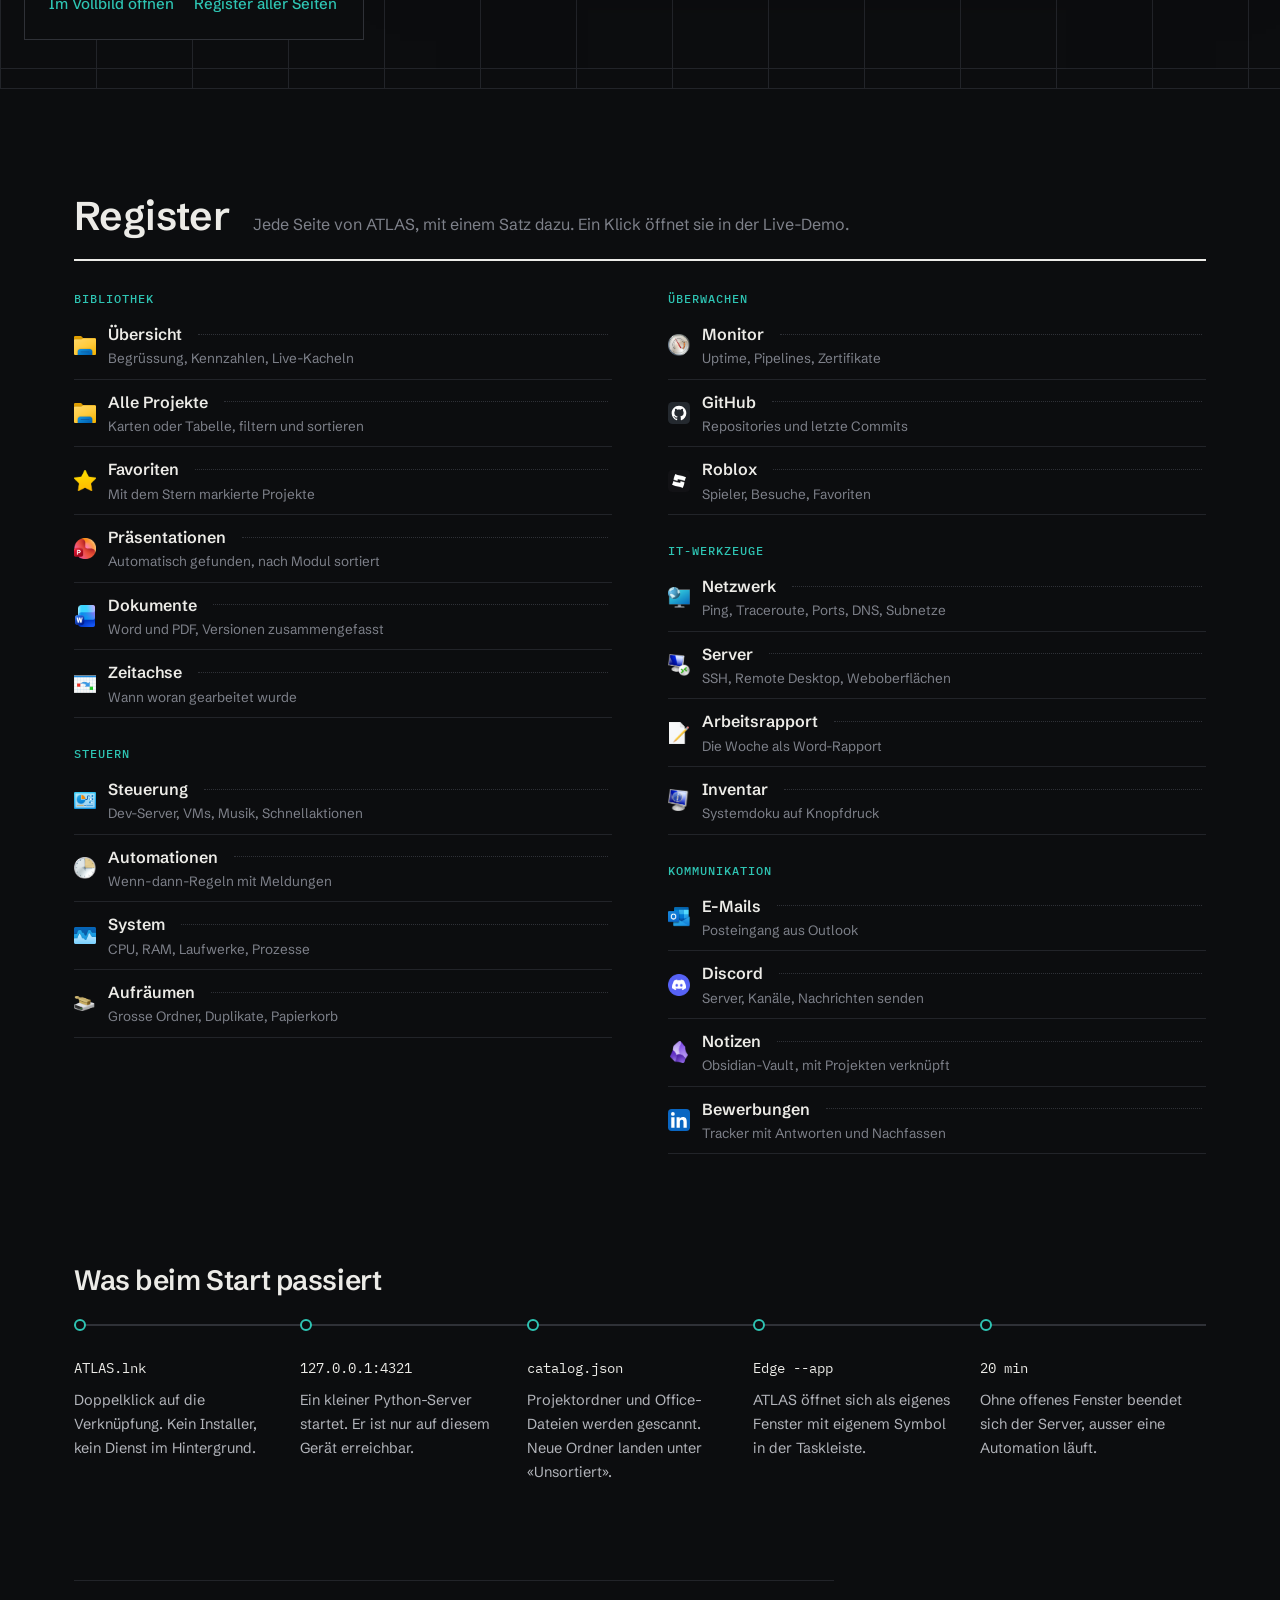
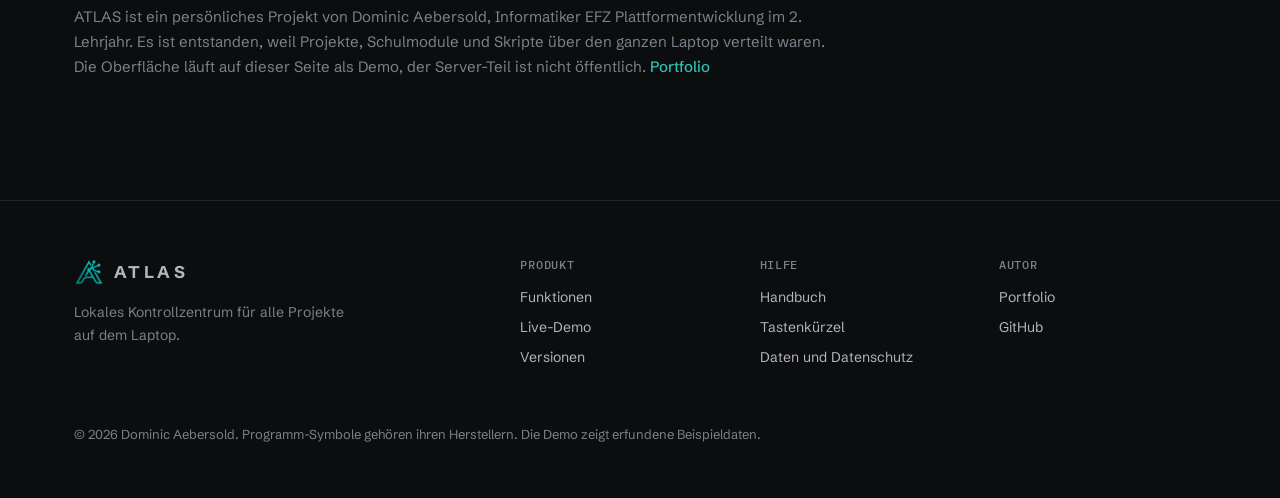
==== commit 84f625ff: "Demo: Beispielname User statt Alex Name, Laptop, Konten und Beispiel-Domain in der Demo heissen jetz" ====
--- a/index.html
+++ b/index.html
@@ -66,7 +66,7 @@
 
       <div class="map">
         <div class="window">
-          <div class="window-bar"><span class="tag-live">LIVE</span><b>ATLAS</b><span>Beispieldaten von «Alex»</span><a href="demo.html">Vollbild</a></div>
+          <div class="window-bar"><span class="tag-live">LIVE</span><b>ATLAS</b><span>Beispieldaten von «User»</span><a href="demo.html">Vollbild</a></div>
           <div class="stage" id="mapStage">
             <iframe src="demo/" title="ATLAS Live-Demo mit Beispieldaten" loading="eager"></iframe>
             <div class="marks" id="marks" aria-hidden="true">
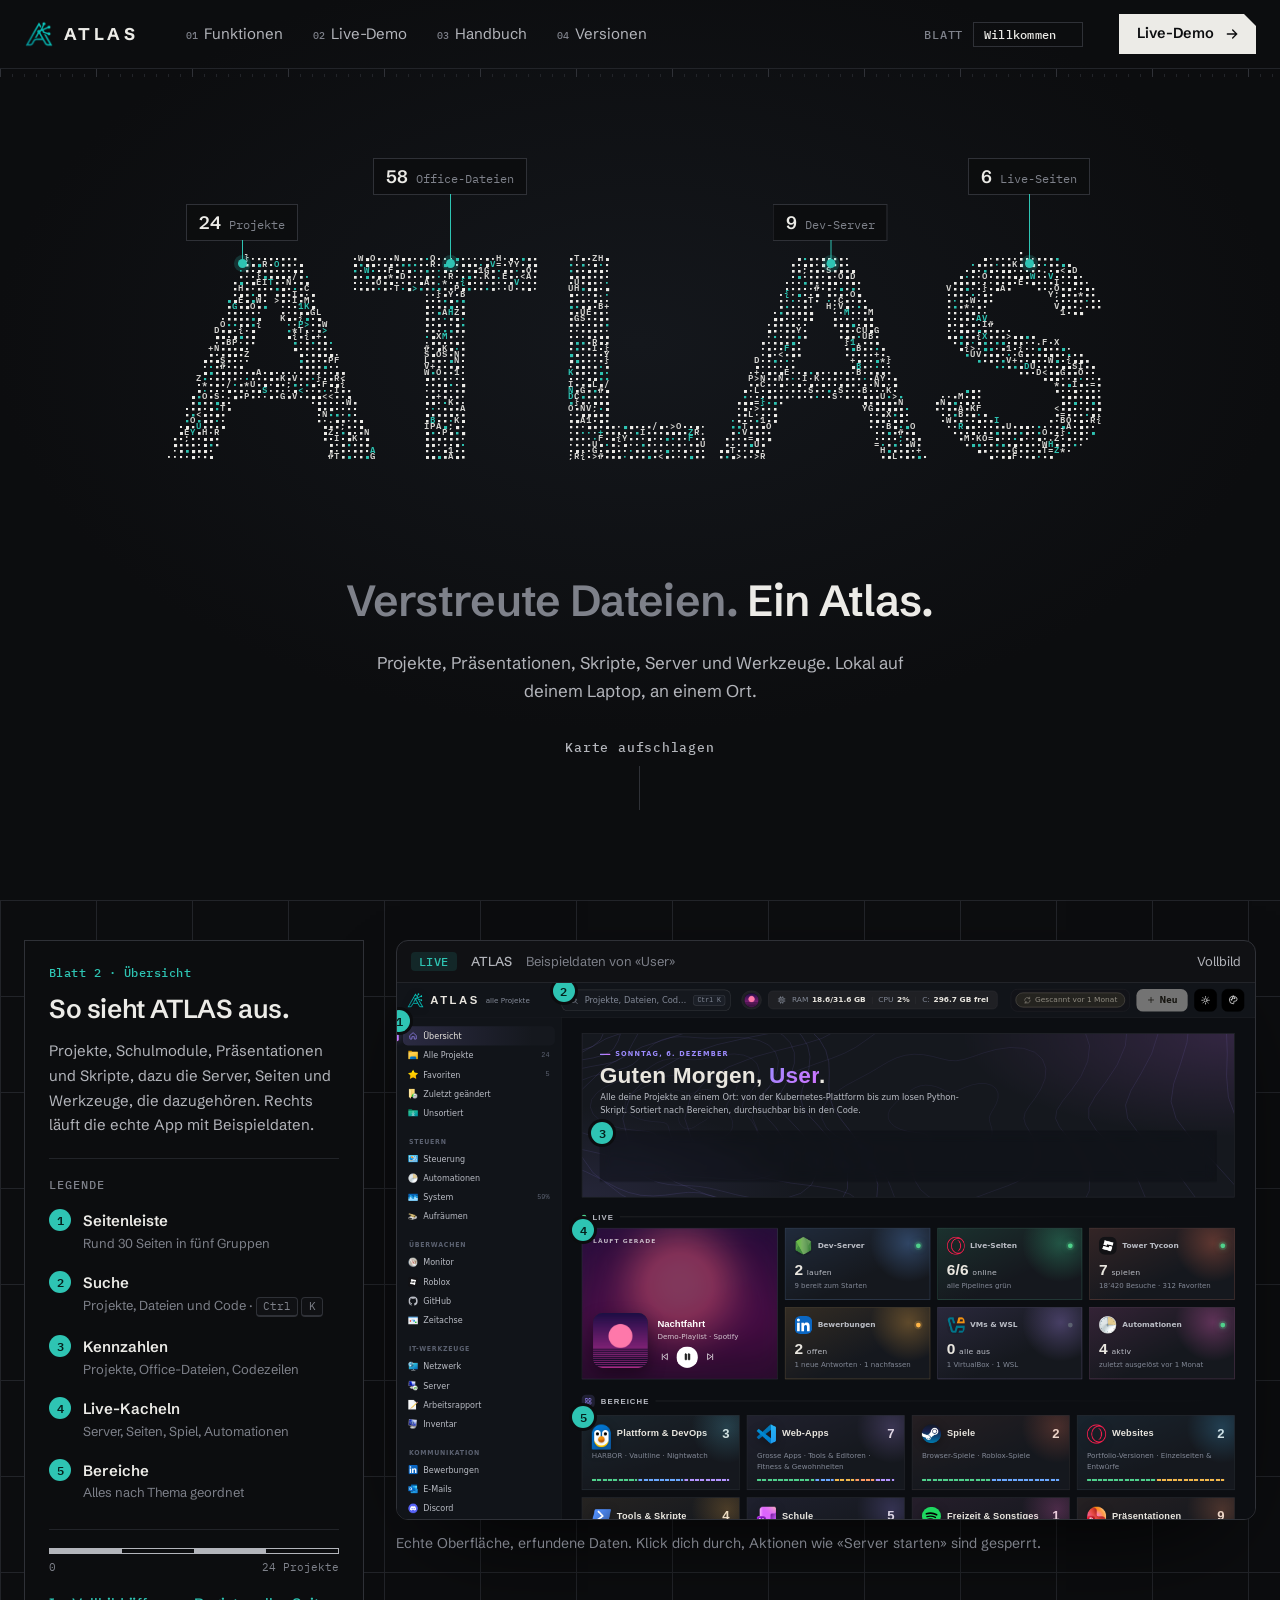
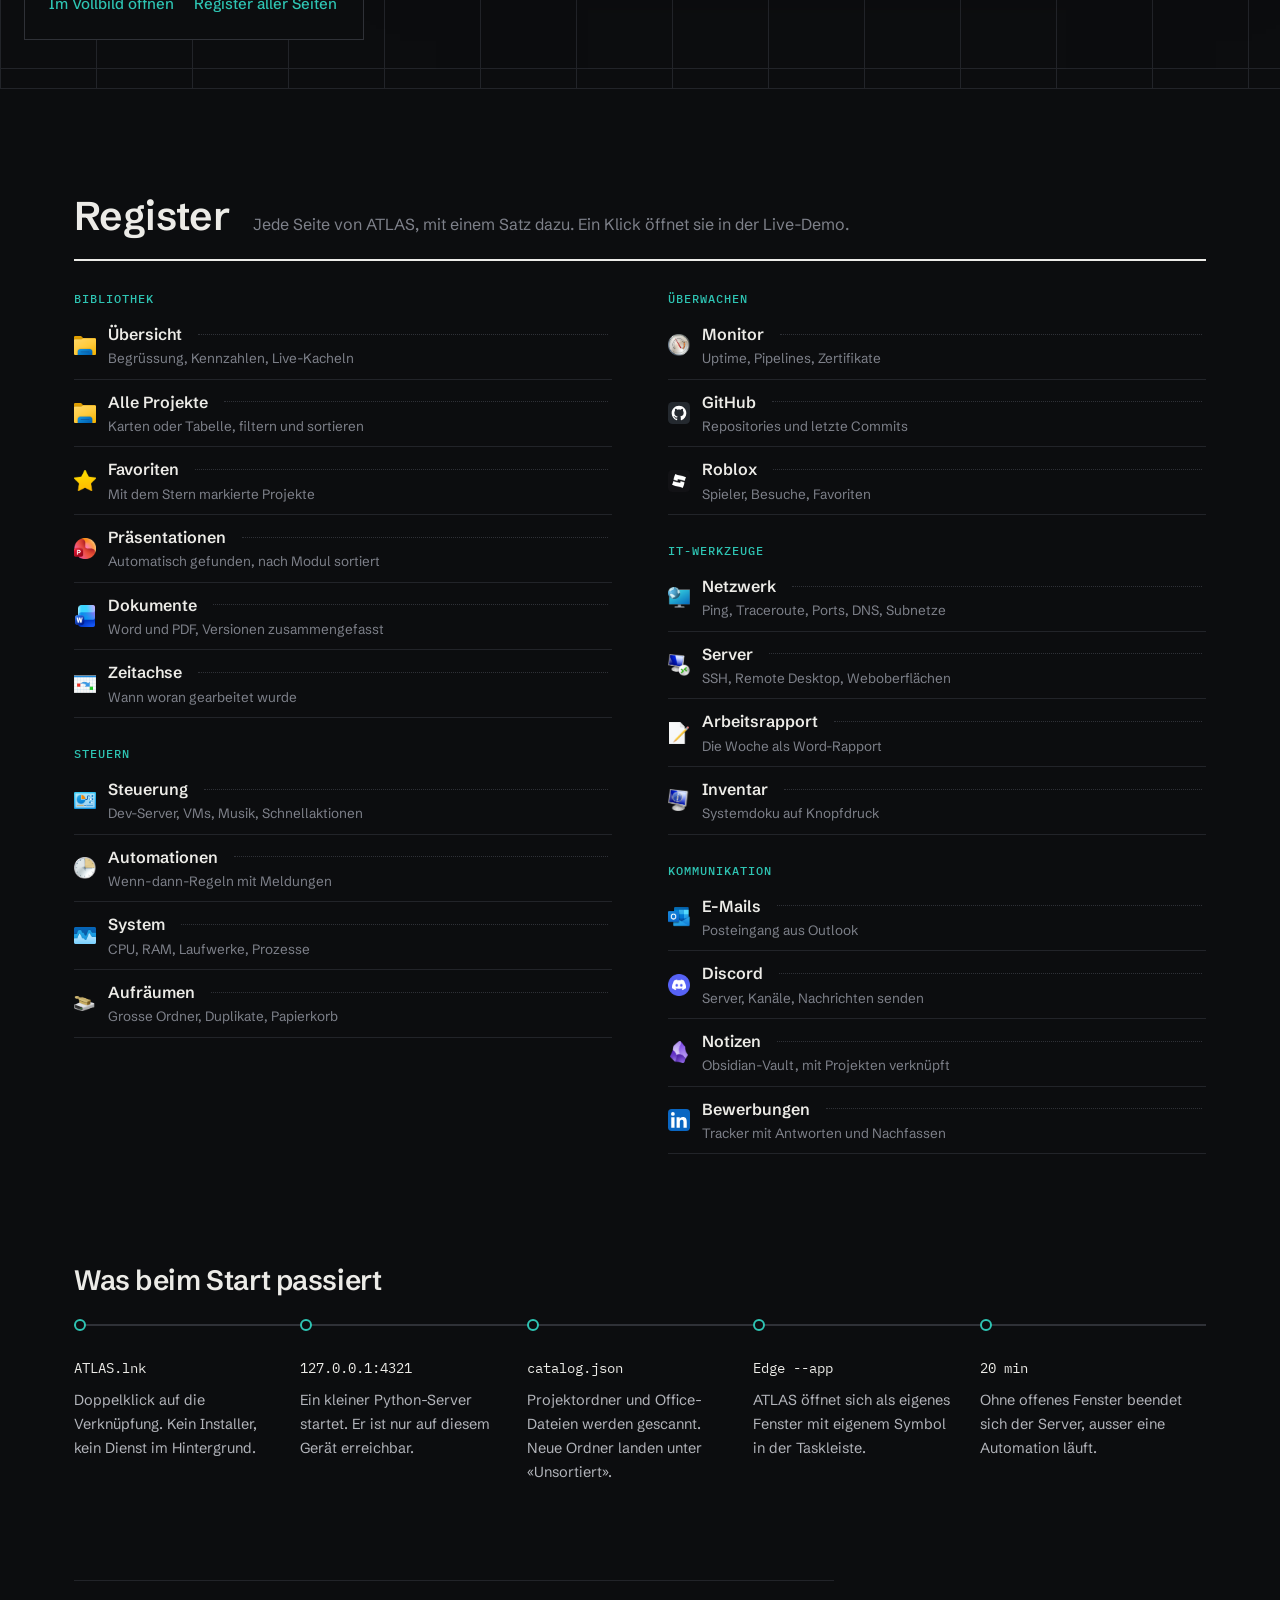
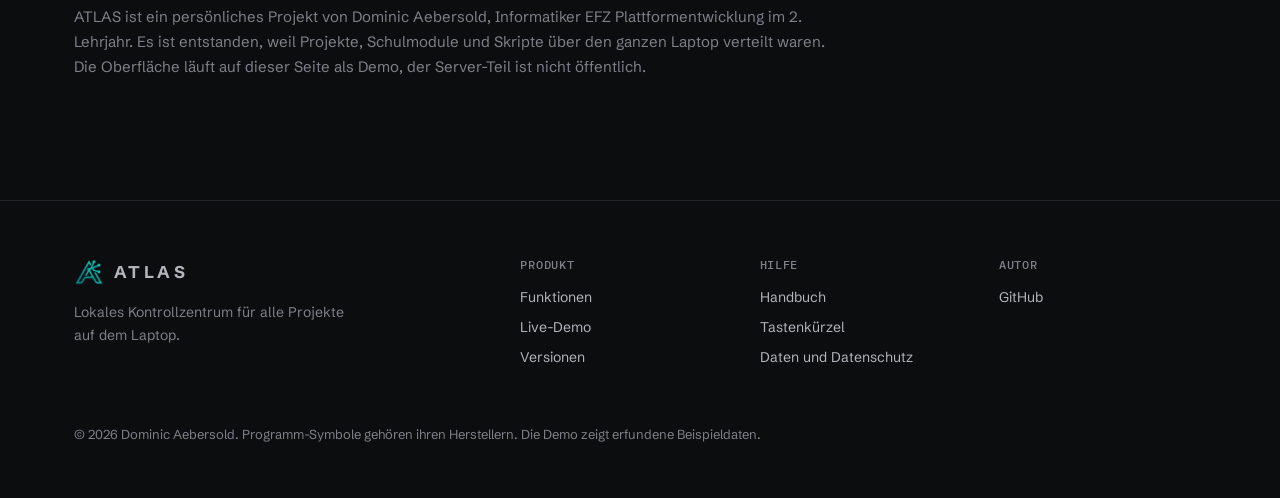
==== commit 55a7ebe2: "Remove portfolio links Co-Authored-By: Claude Opus 5.5 <noreply@anthropic.com>" ====
--- a/index.html
+++ b/index.html
@@ -142,7 +142,7 @@
 
   <section class="colophon">
     <div class="wrap">
-      <p>ATLAS ist ein persönliches Projekt von Dominic Aebersold, Informatiker EFZ Plattformentwicklung im 2. Lehrjahr. Es ist entstanden, weil Projekte, Schulmodule und Skripte über den ganzen Laptop verteilt waren. Die Oberfläche läuft auf dieser Seite als Demo, der Server-Teil ist nicht öffentlich. <a class="more" href="https://notdom1n1c.github.io/" target="_blank" rel="noopener">Portfolio</a></p>
+      <p>ATLAS ist ein persönliches Projekt von Dominic Aebersold, Informatiker EFZ Plattformentwicklung im 2. Lehrjahr. Es ist entstanden, weil Projekte, Schulmodule und Skripte über den ganzen Laptop verteilt waren. Die Oberfläche läuft auf dieser Seite als Demo, der Server-Teil ist nicht öffentlich.</p>
     </div>
   </section>
 </main>
@@ -153,7 +153,7 @@
       <div><a class="logo" href="index.html"><img src="assets/logo.png" alt="">ATLAS</a><p class="muted" style="margin-top:14px;max-width:280px">Lokales Kontrollzentrum für alle Projekte auf dem Laptop.</p></div>
       <div><h4>Produkt</h4><ul><li><a href="funktionen.html">Funktionen</a></li><li><a href="demo.html">Live-Demo</a></li><li><a href="versionen.html">Versionen</a></li></ul></div>
       <div><h4>Hilfe</h4><ul><li><a href="handbuch.html">Handbuch</a></li><li><a href="handbuch.html#tastenkuerzel">Tastenkürzel</a></li><li><a href="handbuch.html#daten">Daten und Datenschutz</a></li></ul></div>
-      <div><h4>Autor</h4><ul><li><a href="https://notdom1n1c.github.io/" target="_blank" rel="noopener">Portfolio</a></li><li><a href="https://github.com/NotDom1n1c" target="_blank" rel="noopener">GitHub</a></li></ul></div>
+      <div><h4>Autor</h4><ul><li><a href="https://github.com/NotDom1n1c" target="_blank" rel="noopener">GitHub</a></li></ul></div>
     </div>
     <p class="small">© 2026 Dominic Aebersold. Programm-Symbole gehören ihren Herstellern. Die Demo zeigt erfundene Beispieldaten.</p>
   </div>
